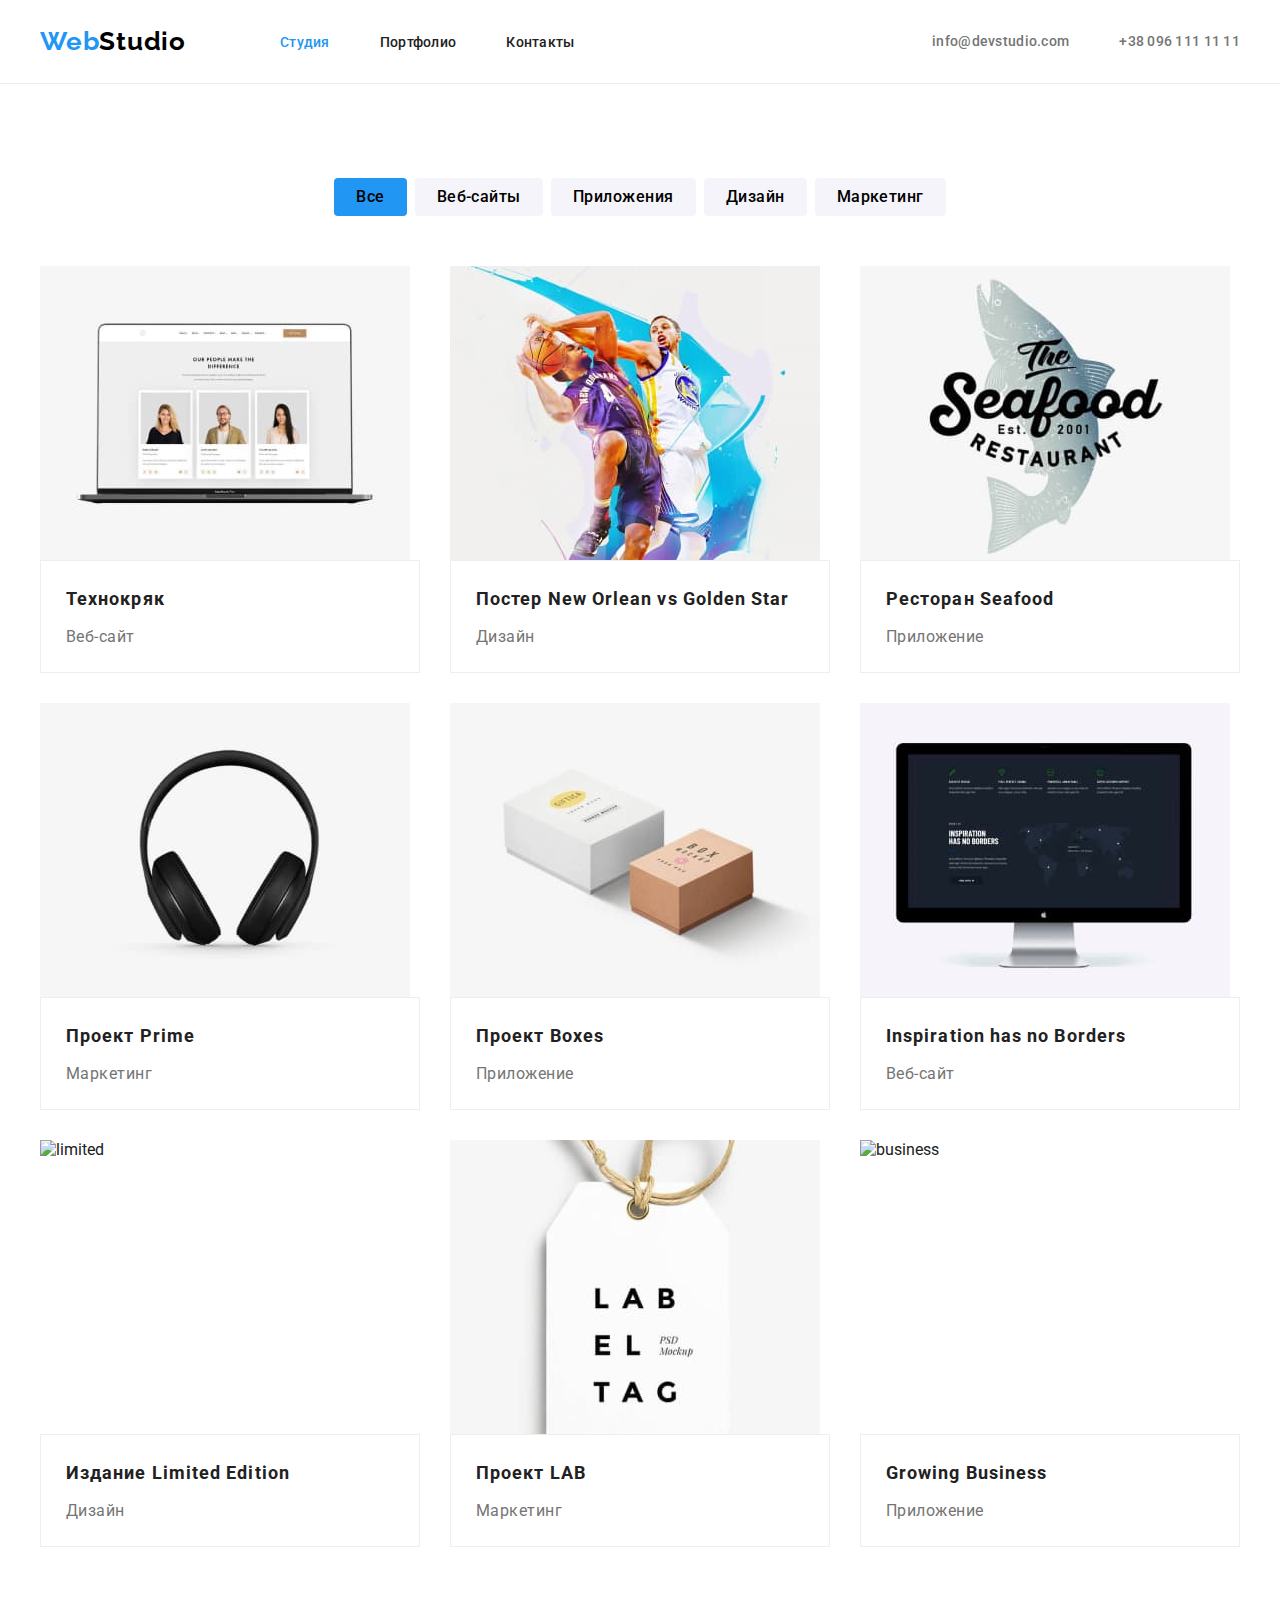
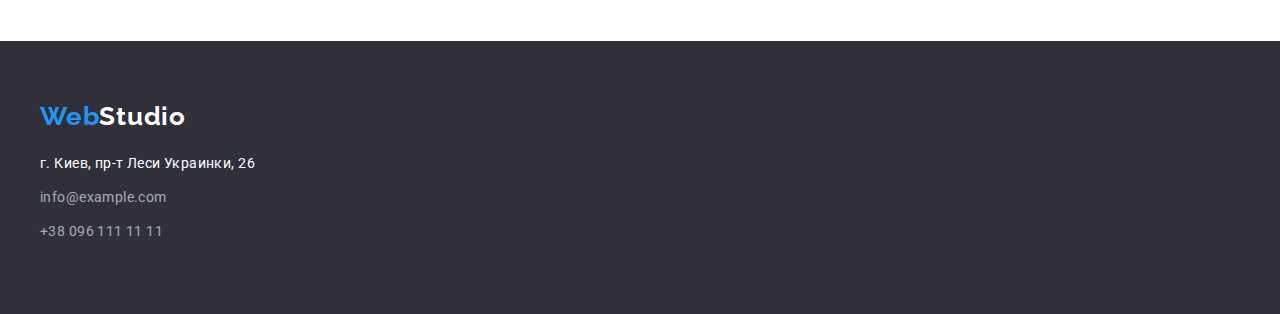
==== portfolio.html @ e3c592df "decor" ====
<!DOCTYPE html>
<html lang="en">
<head>
    <meta charset="UTF-8">
    <meta http-equiv="X-UA-Compatible" content="IE=edge">
    <meta name="viewport" content="width=device-width, initial-scale=1.0">
    <link rel="preconnect" href="https://fonts.gstatic.com">
    <link href="https://fonts.googleapis.com/css2?family=Raleway:wght@700&family=Roboto:wght@400;500;700;900&display=swap" rel="stylesheet">
    <link rel="stylesheet" href="https://cdnjs.cloudflare.com/ajax/libs/modern-normalize/1.1.0/modern-normalize.min.css"
        integrity="sha512-wpPYUAdjBVSE4KJnH1VR1HeZfpl1ub8YT/NKx4PuQ5NmX2tKuGu6U/JRp5y+Y8XG2tV+wKQpNHVUX03MfMFn9Q=="
        crossorigin="anonymous" referrerpolicy="no-referrer" />
    <link rel="stylesheet" href="./styles/styles.css">
    <title>Document</title>
</head>

<body>
    <header class="header">
        <div class="container header-container">
            <nav class="navigation">
                <a class="logo-link link" href="" lang="en"><span class="logo-blue">Web</span>Studio</a>
                <ul class="menu-list list">
                    <li class="menu-item">
                        <a class="menu-link link current" href="./index.html">Студия</a>
                    </li>
                    <li class="menu-item">
                        <a class="menu-link link" href="./portfolio.html">Портфолио</a>
                    </li>
                    <li class="menu-item">
                        <a class="menu-link link" href="">Контакты</a>
                    </li>
                </ul>
            </nav>
            <a class="mail-link link" href="mailto:info@devstudio.com">info@devstudio.com</a>
            <a class="tel-link link" href="tel:+380961111111">+38 096 111 11 11</a>
        </div>
    </header>

    <main class="portfolio-main">
        <section class="port-main-section section">
            <div class="port-main-div container">
                <ul class="port-main-ul list">
                    <li class="port-main-list"><button class="port-modal-btn current" type="button">Все</button></li>
                    <li class="port-main-list"><button class="port-modal-btn" type="button">Веб-сайты</button></li>
                    <li class="port-main-list"><button class="port-modal-btn" type="button">Приложения</button></li>
                    <li class="port-main-list"><button class="port-modal-btn" type="button">Дизайн</button></li>
                    <li class="port-main-list"><button class="port-modal-btn" type="button">Маркетинг</button></li>
                </ul>
                <ul class="port-about-section-ul list">
                    <li class="port-about-section-list"><img src="./images/portfolio/techno.jpg" alt="techno"
                            width="370" height="294">
                        <div class="port-about-list">
                            <h3 class="port-about-name">Технокряк</h3>
                            <p class="port-about-desc">Веб-сайт</p>
                        </div>
                    </li>
                    <li class="port-about-section-list"><img src="./images/portfolio/poster.jpg" alt="poster"
                            width="370" height="294">
                        <div class="port-about-list">
                            <h3 class="port-about-name">Постер New Orlean vs Golden Star</h3>
                            <p class="port-about-desc">Дизайн</p>
                        </div>
                    </li>
                    <li class="port-about-section-list"><img src="./images/portfolio/rest.jpg" alt="rest" width="370"
                            height="294">
                        <div class="port-about-list">
                            <h3 class="port-about-name">Ресторан Seafood</h3>
                            <p class="port-about-desc">Приложение</p>
                        </div>
                    </li>
                    <li class="port-about-section-list"><img src="./images/portfolio/project.jpg" alt="project"
                            width="370" height="294">
                        <div class="port-about-list">
                            <h3 class="port-about-name">Проект Prime</h3>
                            <p class="port-about-desc">Маркетинг</p>
                        </div>
                    </li>
                    <li class="port-about-section-list"><img src="./images/portfolio/boxes.jpg" alt="boxes" width="370"
                            height="294">
                        <div class="port-about-list">
                            <h3 class="port-about-name">Проект Boxes</h3>
                            <p class="port-about-desc">Приложение</p>
                        </div>
                    </li>
                    <li class="port-about-section-list"><img src="./images/portfolio/bord.jpg" alt="bord" width="370"
                            height="294">
                        <div class="port-about-list">
                            <h3 class="port-about-name">Inspiration has no Borders</h3>
                            <p class="port-about-desc">Веб-сайт</p>
                    </li>
                    <li class="port-about-section-list"><img src="./images/portfolio/limited.jpg" alt="limited"
                            width="370" height="294">
                        <div class="port-about-list">
                            <h3 class="port-about-name">Издание Limited Edition</h3>
                            <p class="port-about-desc">Дизайн</p>
                        </div>
                    </li>
                    <li class="port-about-section-list"><img src="./images/portfolio/lab.jpg" alt="lab" width="370"
                            height="294">
                        <div class="port-about-list">
                            <h3 class="port-about-name">Проект LAB</h3>
                            <p class="port-about-desc">Маркетинг</p>
                        </div>
                    </li>
                    <li class="port-about-section-list"><img src="./images/portfolio/business.jpg" alt="business"
                            width="370" height="294">
                        <div class="port-about-list">
                            <h3 class="port-about-name">Growing Business</h3>
                            <p class="port-about-desc">Приложение</p>
                        </div>
                    </li>
                </ul>
            </div>
        </section>
    </main>

    <footer class="footer">
        <div class="footer-logo container">
            <a class="logo-footer-link link" href="" lang="en"><span class="logo-blue">Web</span>Studio</a>
            <address class="footer-address">
                <ul class="footer-ul list">
                    <li class="footer-location">
                        <a class="footer-location link" href="https://goo.gl/maps/hBccGmTNeHkTQ1DY6" target="_blank"
                            rel="noopener noreferrer">г. Киев, пр-т Леси Украинки, 26</a>
                    </li>
                    <li class="footer-mail">
                        <a class="footer-mail link" href="mailto:info@example.com">info@example.com</a>
                    </li>
                    <li class="footer-tel">
                        <a class="footer-tel link" href="tel:+380961111111">+38 096 111 11 11</a>
                    </li>
                </ul>
            </address>
        </div>
    </footer>
</body>
</html>
---- styles/styles.css ----
:root {
  --main-font: "Roboto", sans-serif;
  --secondary-font: "Raleway", sans-serif;
  --accent-color-logo: #2196F3;
  --accent-color-first: black;
  --accent-color-sec: #212121;
  --accent-color-thr: #757575;
  --accent-color-four: #FFFFFF;
  --accent-background-color: #2196F3;
  --accent-background-color-sec: #F5F4FA;
  --accent-color-fth: rgba(255, 255, 255, 0.6);
  --footer-background: #2F303A;
}

h1,
h2,
h3,
h4,
h5,
h6,
p {
  margin-top: 0;
  margin-bottom: 0;
}

ul,
ol {
  margin-top: 0;
  margin-bottom: 0;
  padding-left: 0;
}

img {
 display: block;
}

.list {
  list-style: none;
}

.link {
  text-decoration: none;
}

body {
  font-family: var(--main-font);
  color: var(--accent-color-sec);
  margin: 0;
  padding: 0;
}

.container {
  width: 1200px;
  margin: 0 auto;
  padding-right: 15px;
  padding-left: 15px;
} 

.section {
  padding-top: 94px;
  padding-bottom: 94px;
}

/* header */

.header {
  border-bottom: 1px solid #ECECEC;
}

.header-container {
  margin: 0 auto ;
  display: flex;
  align-items: center;
}

.navigation {
  display: flex;
  align-items: center;
}

.menu-list {
  display: flex;
  padding-top: 32px;
  padding-bottom: 32px;
}

.logo-link {
  margin-right: 94px;
  padding-top: 25px;
  padding-bottom: 25px;
  font-family: var(--secondary-font);
  font-weight: 700;
  font-size: 26px;
  line-height: 1.19;
  letter-spacing: 0.03em;
  color: var(--accent-color-first);
}

.logo-blue {
  color: var(--accent-color-logo);
}

.menu-link.current {
  color: var(--accent-color-logo);
}

.menu-item:not(:last-child) {
  margin-right: 50px;
}

.menu-link { 
  font-family: var(--main-font);
  font-weight: 500;
  font-size: 14px;
  line-height: 1.14;
  letter-spacing: 0.02em;
  color: var(--accent-color-sec);
}

.menu-link:hover,
.menu-link:focus {
  color: var(--accent-color-logo);
}

.mail-link {
  margin-left: auto;
  margin-right: 50px;
  padding-top: 32px;
  padding-bottom: 32px;
  font-family: var(--main-font);
  font-weight: 500;
  font-size: 14px;
  line-height: 1.14;
  letter-spacing: 0.02em;
  color: var(--accent-color-thr);
}

.mail-link:hover,
.mail-link:focus {
  color: var(--accent-color-logo);
}

.tel-link {
  padding-top: 32px;
  padding-bottom: 32px;
  font-family: var(--main-font);
  font-weight: 500;
  font-size: 14px;
  line-height: 1.14;
  letter-spacing: 0.02em;
  color: var(--accent-color-thr);
}

.tel-link:hover,
.tel-link:focus {
  color: var(--accent-color-logo);
}

/* sections */

/* service-section */

.service-section {
  padding: 200px 0;
  height: 600px;
  background: var(--footer-background);
}

.service-title {
  width: 696px;
  margin: 0 auto;
  margin-bottom: 30px;
  font-weight: 900;
  font-size: 44px;
  line-height: 1.36;
  text-align: center;
  letter-spacing: 0.06em;
  text-transform: uppercase;
  color: var(--accent-color-four);
}

.service-btn {
  padding: 10px 32px;
  border-radius: 4px;
  background: var(--accent-background-color);
  font-family: var(--main-font);
  font-weight: 700;
  font-size: 16px;
  line-height: 1.88;
  display: flex;
  align-items: center;
  text-align: center;
  letter-spacing: 0.06em;
  display: block;
  margin: 0 auto;
  color: var(--accent-color-four);
  cursor: pointer;
}

.service-btn:hover,
.service-btn:focus {
  box-shadow: 0px 4px 4px rgba(0, 0, 0, 0.15);
  border-radius: 4px;
  color: var(--accent-color-four);
}

/* detail */

.title-head {
  
}

.detail-section {
  padding-top: 94px;
  padding-bottom: 94px;
}

.detail-ul {
  display: flex;
  justify-content: space-between;
}

.detail-list {
  width: 270px;
}

.detail-head {
  margin-bottom: 10px;
  font-weight: 700;
  font-size: 14px;
  line-height: 1.14;
  letter-spacing: 0.03em;
  text-transform: uppercase;
}

.detail-desc {
  font-size: 14px;
  line-height: 1.71;
  letter-spacing: 0.03em;
  color: var(--accent-color-thr);
}

/* about */

.about-section {
  padding-bottom: 94px;
}

.about-head {
  margin-bottom: 50px;
  font-weight: 700;
  font-size: 36px;
  line-height: 1.17;
  text-align: center;
  letter-spacing: 0.03em;
}

.about-ul {
  display: flex;
  justify-content: space-between;
}

.about-list {
  background: url(close-up-image-programer-working-his-desk-office_1098-18707.jpg);
  mix-blend-mode: normal;
}

/* team */

.team-section {
  background: var(--accent-background-color-sec);
}

.team-seaction-list {
  
}

.team-head {
  margin-bottom: 50px;
  font-weight: 700;
  font-size: 36px;
  line-height: 1.67;
  text-align: center;
  letter-spacing: 0.03em;
}

.team-ul {
  display: flex;
  justify-content: space-between;
}

.team-list {
  box-shadow: 0px 1px 3px rgba(0, 0, 0, 0.12), 0px 1px 1px rgba(0, 0, 0, 0.14), 0px 2px 1px rgba(0, 0, 0, 0.2);
  border-radius: 0px 0px 4px 4px;
}

.team-list-desc {
  padding-top: 30px;
  padding-bottom: 30px;
}

.team-name {
  font-weight: 500;
  font-size: 16px;
  line-height: 1.88;
  text-align: center;
  letter-spacing: 0.03em;
}

.team-desc {
  font-size: 16px;
  line-height: 1.88;
  text-align: center;
  letter-spacing: 0.03em;
  color: var(--accent-color-thr);
}
              
/* portfolio */

.port-main-ul {
  margin-bottom: 50px;

}

.port-main-list:not(:last-child){
  margin-right: 8px;
}

.port-modal-btn {
  padding: 6px 22px;
  font-family: var(--main-font);
  font-weight: 500;
  font-size: 16px;
  line-height: 1.62;
  text-align: center;
  letter-spacing: 0.03em;
  border-radius: 4px;
  border: none;
  background-color: var(--accent-background-color-sec);
}

.port-modal-btn:hover,
.port-modal-btn:focus {
  background-color: var(--accent-background-color);
}

.port-modal-btn.current{
  background-color: var(--accent-background-color);
}

/* port about */

.port-main-section {

}

.port-main-div {
  
}

.port-main-ul {
  display: flex;
  justify-content: center;
} 
  
.port-about-section-ul {
  display: flex;
  flex-wrap: wrap;
  margin-left: -30px;
  margin-bottom: -30px;
}

.port-about-list {
  border: 1px solid #EEEEEE;
  padding-left: 25px;
  padding-top: 20px;
  padding-bottom: 20px;
}

.port-about-section-list {
  flex-basis: calc((100% - 90px) / 3);
  background: url(portfolio1.jpg);
  margin-left: 30px;
  margin-bottom: 30px;
}

.port-about-name {
  margin-bottom: 5px;
  font-weight: 700;
  font-size: 18px;
  line-height: 2;
  letter-spacing: 0.06em;
}

.port-about-desc {
  font-size: 16px;
  line-height: 1.88;
  letter-spacing: 0.03em;
  color: var(--accent-color-thr);
}

/* footer */

.footer {
  background: var(--footer-background);
  padding-top: 60px;
  padding-bottom: 60px;
}

.footer-logo {

}

.logo-footer-link {
  font-family: var(--secondary-font);
  font-weight: 700;
  font-size: 26px;
  line-height: 1.19;
  letter-spacing: 0.03em;
  color: var(--accent-color-four);
}

.logo-black{
  color: var(--accent-color-first);
}

.footer-address-list {

}

.footer-address {
  margin-top: 20px;
}

.footer-ul {
  
}

.footer-location {
  margin-bottom: 10px;
  font-family: var(--main-font);
  font-style: normal;
  font-weight: 400;
  font-size: 14px;
  line-height: 1.71;
  letter-spacing: 0.03em;
  color: var(--accent-color-four);
}

.footer-mail,
.footer-tel {
  margin-bottom: 10px;
  font-family: var(--main-font);
  font-style: normal;
  font-weight: 400;
  font-size: 14px;
  line-height: 1.71;
  letter-spacing: 0.03em;
  color: var(--accent-color-fth);
}

.footer-mail:hover,
.footer-mail:focus {
  color: var(--accent-color-logo);
}

.footer-tel:hover,
.footer-tel:focus {
  color: var(--accent-color-logo);
}
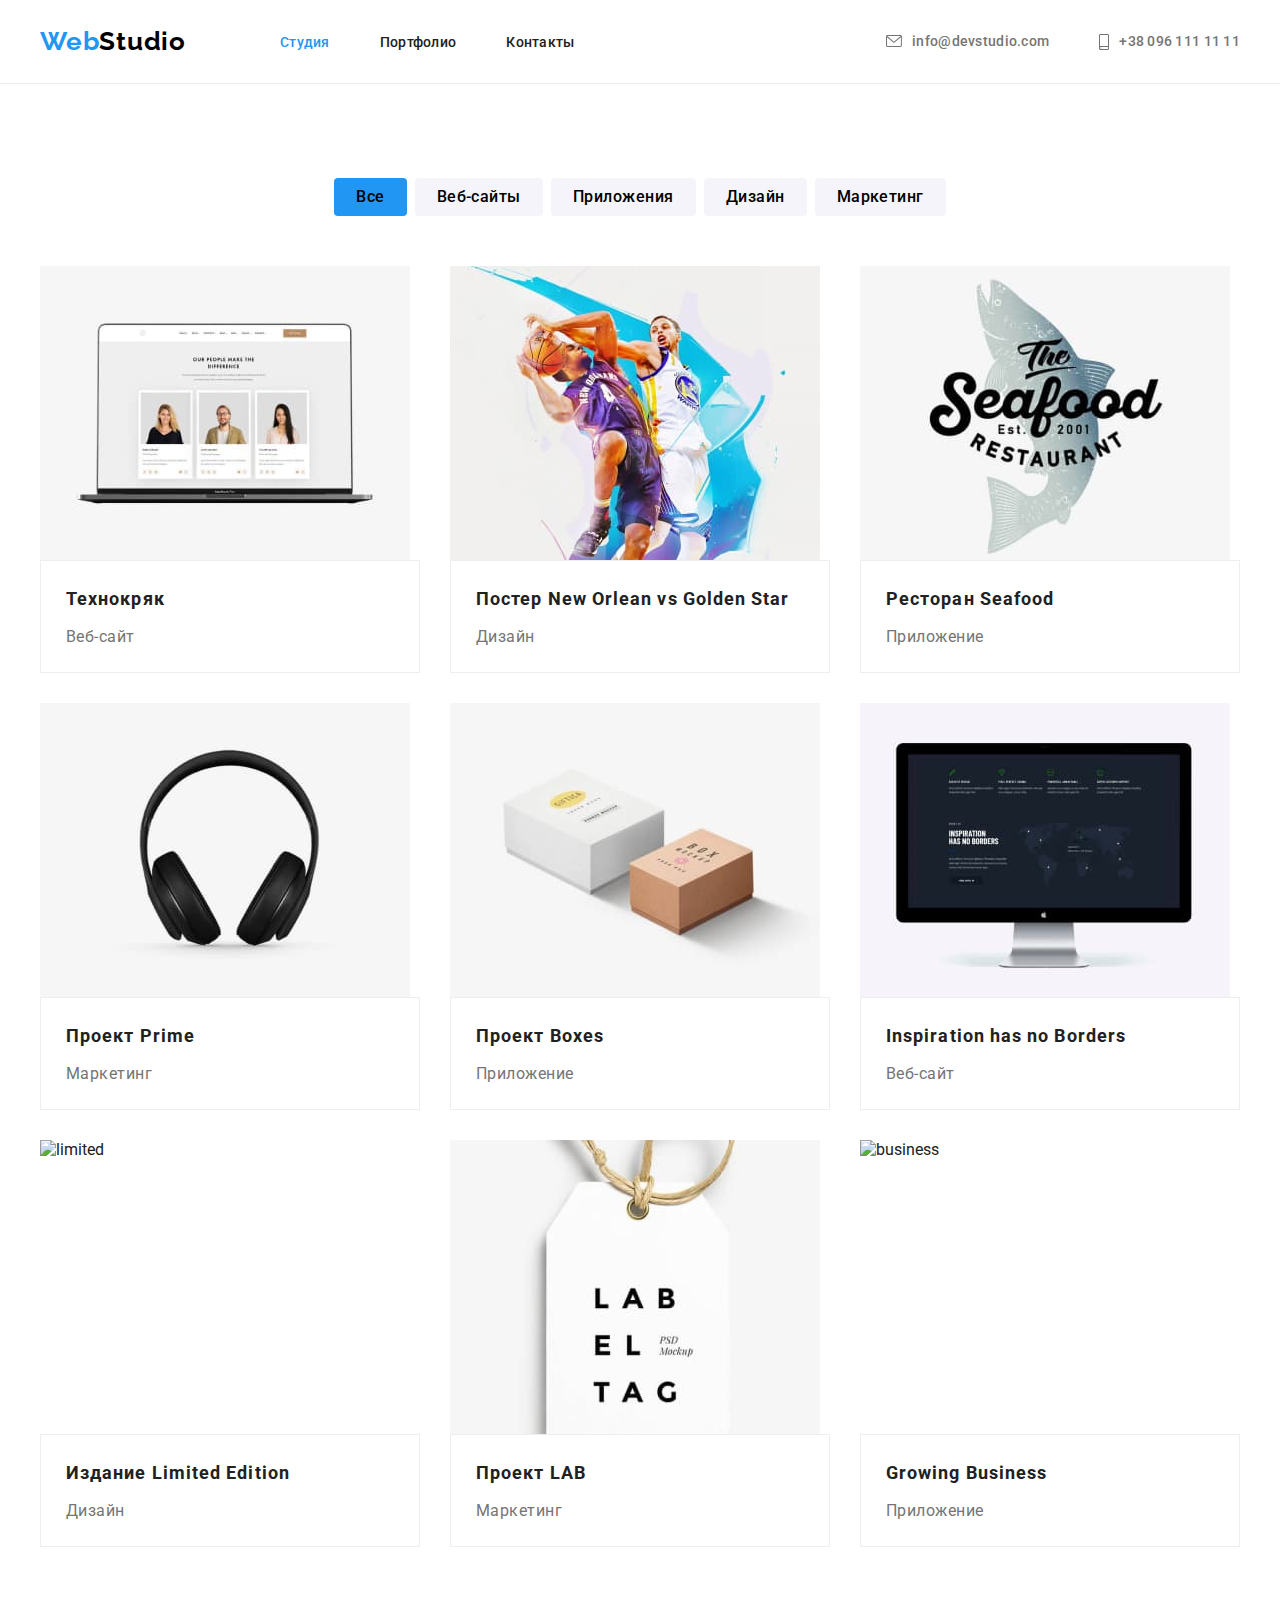
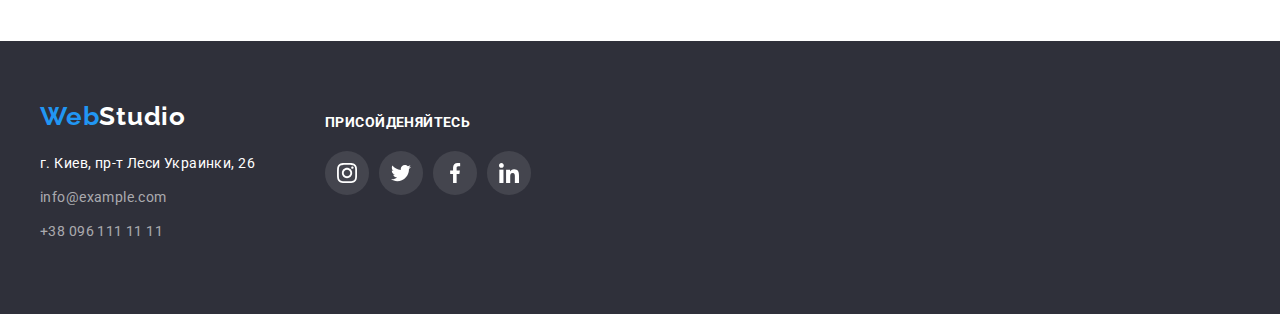
==== commit 18e51df4: "boer-clor" ====
--- a/portfolio.html
+++ b/portfolio.html
@@ -30,8 +30,22 @@
                     </li>
                 </ul>
             </nav>
-            <a class="mail-link link" href="mailto:info@devstudio.com">info@devstudio.com</a>
-            <a class="tel-link link" href="tel:+380961111111">+38 096 111 11 11</a>
+            <ul class="header-contacts list">
+                <li class="header-mail">
+                    <a class="header-contacts-link mail-link link" href="mailto:info@devstudio.com">
+                        <svg class="mail-icon" width="16px" height="12px">
+                            <use href="./images/sprite.svg#icon-mail"></use>
+                        </svg>info@devstudio.com
+                    </a>
+                </li>
+                <li class="header-tel">
+                    <a class="header-contacts-link tel-link link" href="tel:+380961111111">
+                        <svg class="tel-icon" width="10px" height="16px">
+                            <use href="./images/sprite.svg#icon-tel"></use>
+                        </svg>
+                        +38 096 111 11 11</a>
+                </li>
+            </ul>
         </div>
     </header>
 
@@ -115,6 +129,7 @@
 
     <footer class="footer">
         <div class="footer-logo container">
+            <div class="footer-main">
             <a class="logo-footer-link link" href="" lang="en"><span class="logo-blue">Web</span>Studio</a>
             <address class="footer-address">
                 <ul class="footer-ul list">
@@ -130,6 +145,41 @@
                     </li>
                 </ul>
             </address>
+            </div>
+                
+            <div class="footer-social">
+                <p class="social-title">ПРИСОЙДЕНЯЙТЕСЬ</p>
+                <ul class="footer-social-list list">
+                    <li class="footer-social-item">
+                        <a href="" class="footer-social-list-link">
+                            <svg class="footer-social-list-icon">
+                                <use href="./images/sprite.svg#icon-instagram"></use>
+                            </svg>
+                        </a>
+                    </li>
+                    <li class="footer-social-item">
+                        <a href="" class="footer-social-list-link">
+                            <svg class="footer-social-list-icon">
+                                <use href="./images/sprite.svg#icon-twitter"></use>
+                            </svg>
+                        </a>
+                    </li>
+                    <li class="footer-social-item">
+                        <a href="" class="footer-social-list-link">
+                            <svg class="footer-social-list-icon">
+                                <use href="./images/sprite.svg#icon-facebook"></use>
+                            </svg>
+                        </a>
+                    </li>
+                    <li class="footer-social-item">
+                        <a href="" class="footer-social-list-link">
+                            <svg class="footer-social-list-icon">
+                                <use href="./images/sprite.svg#icon-linkedin"></use>
+                            </svg>
+                        </a>
+                    </li>
+                </ul>
+            </div>
         </div>
     </footer>
 </body>
--- a/styles/styles.css
+++ b/styles/styles.css
@@ -6,8 +6,11 @@
   --accent-color-sec: #212121;
   --accent-color-thr: #757575;
   --accent-color-four: #FFFFFF;
+  --accent-color-fth: #AFB1B8;
   --accent-background-color: #2196F3;
   --accent-background-color-sec: #F5F4FA;
+  --accent-background-color-thr: #FFFFFF;
+  --accent-background-color-four: #44454E;
   --accent-color-fth: rgba(255, 255, 255, 0.6);
   --footer-background: #2F303A;
 }
@@ -122,7 +125,25 @@
   color: var(--accent-color-logo);
 }
 
+.header-contacts{
+  display: flex;
+  align-items: center;
+  margin-left: auto;
+}
+
+.header-mail {
+
+}
+
+.mail-icon,
+.tel-icon {
+  margin-right: 10px;
+  fill: #757575;
+}
+
 .mail-link {
+  display: flex;
+  align-items: center;
   margin-left: auto;
   margin-right: 50px;
   padding-top: 32px;
@@ -135,12 +156,30 @@
   color: var(--accent-color-thr);
 }
 
+
+.header-contacts-link:hover .mail-icon,
+.header-contacts-link:focus .mail-icon {
+  fill: var(--accent-color-logo);
+}
+
+.header-contacts-link:hover .tel-icon,
+.header-contacts-link:focus .tel-icon {
+  fill: var(--accent-color-logo);
+}
+
 .mail-link:hover,
 .mail-link:focus {
   color: var(--accent-color-logo);
 }
 
+.header-tel {
+  display: flex;
+  align-items: center;
+}
+
 .tel-link {
+  display: flex;
+  align-items: center;
   padding-top: 32px;
   padding-bottom: 32px;
   font-family: var(--main-font);
@@ -162,8 +201,16 @@
 
 .service-section {
   padding: 200px 0;
-  height: 600px;
   background: var(--footer-background);
+  background-size: cover;
+  background-image: linear-gradient(
+    rgba(47, 48, 58, 0.4),
+    rgba(47, 48, 58, 0.4)),
+  url(../images/main/bg.jpg);
+}
+
+.service-bg {
+
 }
 
 .service-title {
@@ -224,6 +271,21 @@
   width: 270px;
 }
 
+.detail-cont {
+  display: flex;
+  justify-content: center;
+  padding: 25px 0;
+  height: 120px;
+  margin-bottom: 30px;
+  background: #F5F4FA;
+  border-radius: 4px;
+}
+
+.detail-icon {
+  width: 70px;
+  height: 70px;
+}
+
 .detail-head {
   margin-bottom: 10px;
   font-weight: 700;
@@ -279,7 +341,7 @@
   margin-bottom: 50px;
   font-weight: 700;
   font-size: 36px;
-  line-height: 1.67;
+  line-height: 1.17;
   text-align: center;
   letter-spacing: 0.03em;
 }
@@ -290,6 +352,7 @@
 }
 
 .team-list {
+  background: var(--accent-background-color-thr);
   box-shadow: 0px 1px 3px rgba(0, 0, 0, 0.12), 0px 1px 1px rgba(0, 0, 0, 0.14), 0px 2px 1px rgba(0, 0, 0, 0.2);
   border-radius: 0px 0px 4px 4px;
 }
@@ -297,6 +360,8 @@
 .team-list-desc {
   padding-top: 30px;
   padding-bottom: 30px;
+  padding-left: 32px;
+  padding-right: 32px;
 }
 
 .team-name {
@@ -314,7 +379,88 @@
   letter-spacing: 0.03em;
   color: var(--accent-color-thr);
 }
+
+.social-list {
+  display: flex;
+  justify-content: space-between;
+}
+
+.social-list-item {
+
+}
+
+.social-list-link {
+  display: flex;
+  align-items: center;
+  justify-content: center;
+  width: 44px;
+  height: 44px;
+  border-radius: 50%;
+  fill: #757575;
+  background-color: var(--accent-color-four);
+}
+
+.social-list-link:hover,
+.social-list-link:focus {
+  fill: var(--accent-color-four);
+  background-color: var(--accent-background-color);
+}
+
+.social-list-icon {
+  width: 20px;
+  height: 20px;
+}
               
+/* clients */
+
+.clients-section {
+
+}
+
+.clients-section-list {
+
+}
+.clients-title {
+  margin-bottom: 50px;
+  font-weight: 700;
+  font-size: 36px;
+  line-height: 1.17;
+  text-align: center;
+  letter-spacing: 0.03em;
+}
+
+.clients-list {
+  display: flex;
+  align-items: center;
+  margin-left: -30px;
+  margin-top: -30px;
+}
+
+.clients-item {
+  flex-basis: calc((100% - 180px) / 6);
+  flex-wrap: wrap;
+  margin-left: 30px;
+  margin-top: 30px;
+}
+
+.clients-list-icon {
+  width: 170px;
+  height: 92px;
+  border: 1px solid #AFB1B8;
+  border-radius: 4px;
+  fill: #AFB1B8;
+}
+
+.clients-list-link:hover .clients-icon, 
+.clients-list-link:focus .clients-icon {
+  fill: var(--accent-color-logo);
+}
+
+.clients-list-link:hover, 
+.clients-list-link:focus {
+  border-color: var(--accent-color-logo);
+}
+
 /* portfolio */
 
 .port-main-ul {
@@ -336,12 +482,14 @@
   letter-spacing: 0.03em;
   border-radius: 4px;
   border: none;
+  cursor: pointer;
   background-color: var(--accent-background-color-sec);
 }
 
 .port-modal-btn:hover,
 .port-modal-btn:focus {
   background-color: var(--accent-background-color);
+  cursor: pointer;
 }
 
 .port-modal-btn.current{
@@ -407,7 +555,13 @@
   padding-bottom: 60px;
 }
 
+.footer-main {
+  display: block;
+  margin-right: 70px;
+}
+
 .footer-logo {
+  display: flex;
 
 }
 
@@ -467,4 +621,51 @@
 .footer-tel:hover,
 .footer-tel:focus {
   color: var(--accent-color-logo);
-}+}
+
+/* footer-social */
+
+.footer-social {
+  padding-top: 12px;
+}
+
+.social-title {
+  font-style: normal;
+  font-weight: bold;
+  font-size: 14px;
+  line-height: 1.3;
+  letter-spacing: 0.03em;
+  text-transform: uppercase;
+  color: var(--accent-color-four);
+}
+
+.footer-social-list {
+  display: flex;
+  margin-top: 20px;
+}
+
+.footer-social-item:not(:last-child){
+  padding-right: 10px;
+}
+
+.footer-social-list-link {
+  display: flex;
+  align-items: center;
+  justify-content: center;
+  width: 44px;
+  height: 44px;
+  border-radius: 50%;
+  fill:#FFFFFF;
+  background-color: var(--accent-background-color-four);
+}
+
+.footer-social-list-link:focus,
+.footer-social-list-link:hover {
+  fill: var(--accent-color-four);
+  background-color: var(--accent-background-color);
+}
+
+.footer-social-list-icon {
+  width: 20px;
+  height: 20px;
+}
